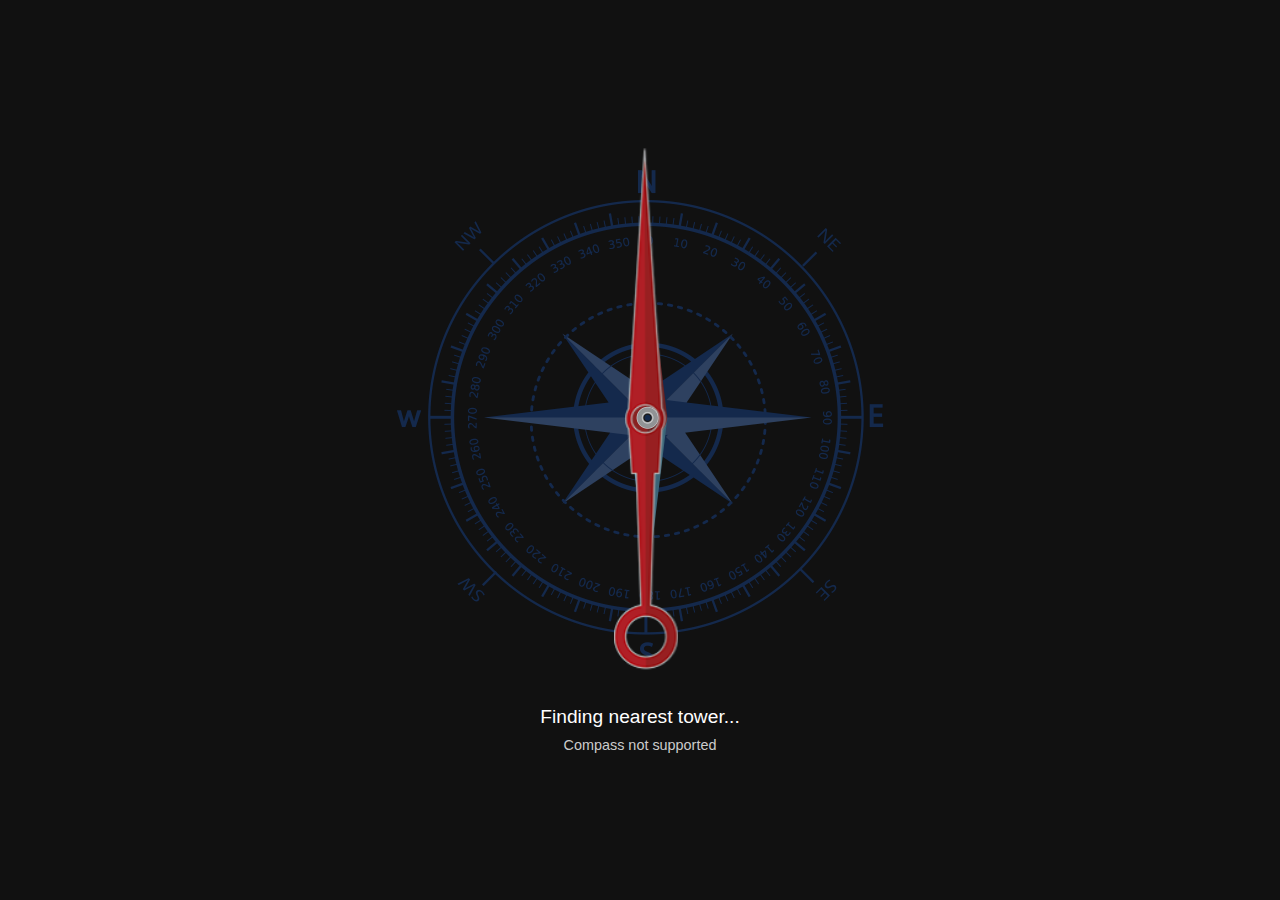
==== compass.html @ f0da34bf "Added Compass Feature" ====
<!DOCTYPE html>
<html lang="en">
<head>
  <meta charset="UTF-8" />
  <title>Compass to Nearest Water Tower</title>
  <meta name="viewport" content="width=device-width, initial-scale=1.0">

  <style>
    /* Make body take up full screen and center everything */
/* Make body take up full screen and center everything */
body {
  margin: 0;
  padding: 0;
  background: #111;
  color: white;
  font-family: sans-serif;
  display: flex;
  flex-direction: column;
  align-items: center;
  justify-content: center;
  height: 100vh;
  overflow: hidden;
}

/* Use flexbox to layout the page content */
#page-wrapper {
  display: flex;
  flex-direction: column;
  align-items: center;
  justify-content: center;
  height: 100%;
  width: 100%;
  padding: 2vh;
  box-sizing: border-box;
}

/* Make the compass responsive to screen size */
#compass-container {
  position: relative;
  width: 60vmin;
  height: 60vmin;
  max-width: 90vw;
  max-height: 90vw;
}

/* Images inside the compass */
#compass-base, #compass-needle {
  position: absolute;
  top: 0;
  left: 0;
  width: 100%;
  height: 100%;
  object-fit: contain;
  pointer-events: none;
}

/* Rotate needle independently */
#compass-needle {
  transition: transform 0.5s ease;
  z-index: 2;
  margin-left: 6px;
}

/* Info area below compass */
#info {
  margin-top: 2vh;
  font-size: 1.2rem;
  text-align: center;
}

/* Smaller text under info */
#status {
  font-size: 0.9rem;
  margin-top: 1vh;
  color: #ccc;
}

  </style>
</head>
<body>
  <div id="page-wrapper">
    <div id="compass-container">
      <img id="compass-base" src="assets/compass-rose.png" />
      <img id="compass-needle" src="assets/needle.png" />
    </div>
    <div id="info">Finding nearest tower...</div>
  <div id="status">Waiting for GPS...</div>
  </div>
  <script src="js/compass.js"></script>
</body>
</html>
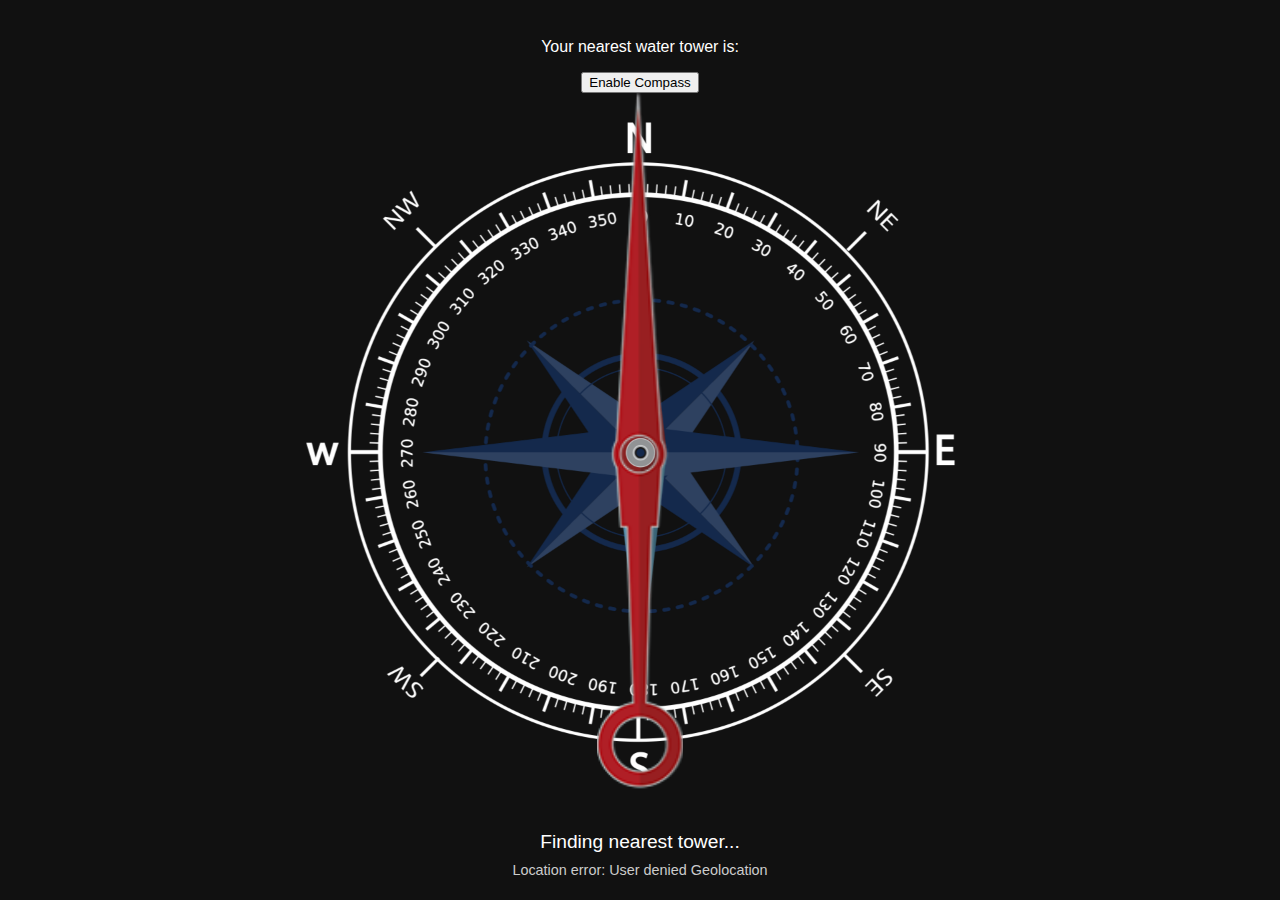
==== commit 9dd15999: "fixed the compass again" ====
--- a/compass.html
+++ b/compass.html
@@ -37,8 +37,8 @@
 /* Make the compass responsive to screen size */
 #compass-container {
   position: relative;
-  width: 60vmin;
-  height: 60vmin;
+  width: 80vmin;
+  height: 80vmin;
   max-width: 90vw;
   max-height: 90vw;
 }
@@ -56,9 +56,8 @@
 
 /* Rotate needle independently */
 #compass-needle {
-  transition: transform 0.5s ease;
+  transition: transform 0.4s ease;
   z-index: 2;
-  margin-left: 6px;
 }
 
 /* Info area below compass */
@@ -79,6 +78,9 @@
 </head>
 <body>
   <div id="page-wrapper">
+    <p>Your nearest water tower is:</p>
+    <button id="enable-compass">Enable Compass</button>
+
     <div id="compass-container">
       <img id="compass-base" src="assets/compass-rose.png" />
       <img id="compass-needle" src="assets/needle.png" />
